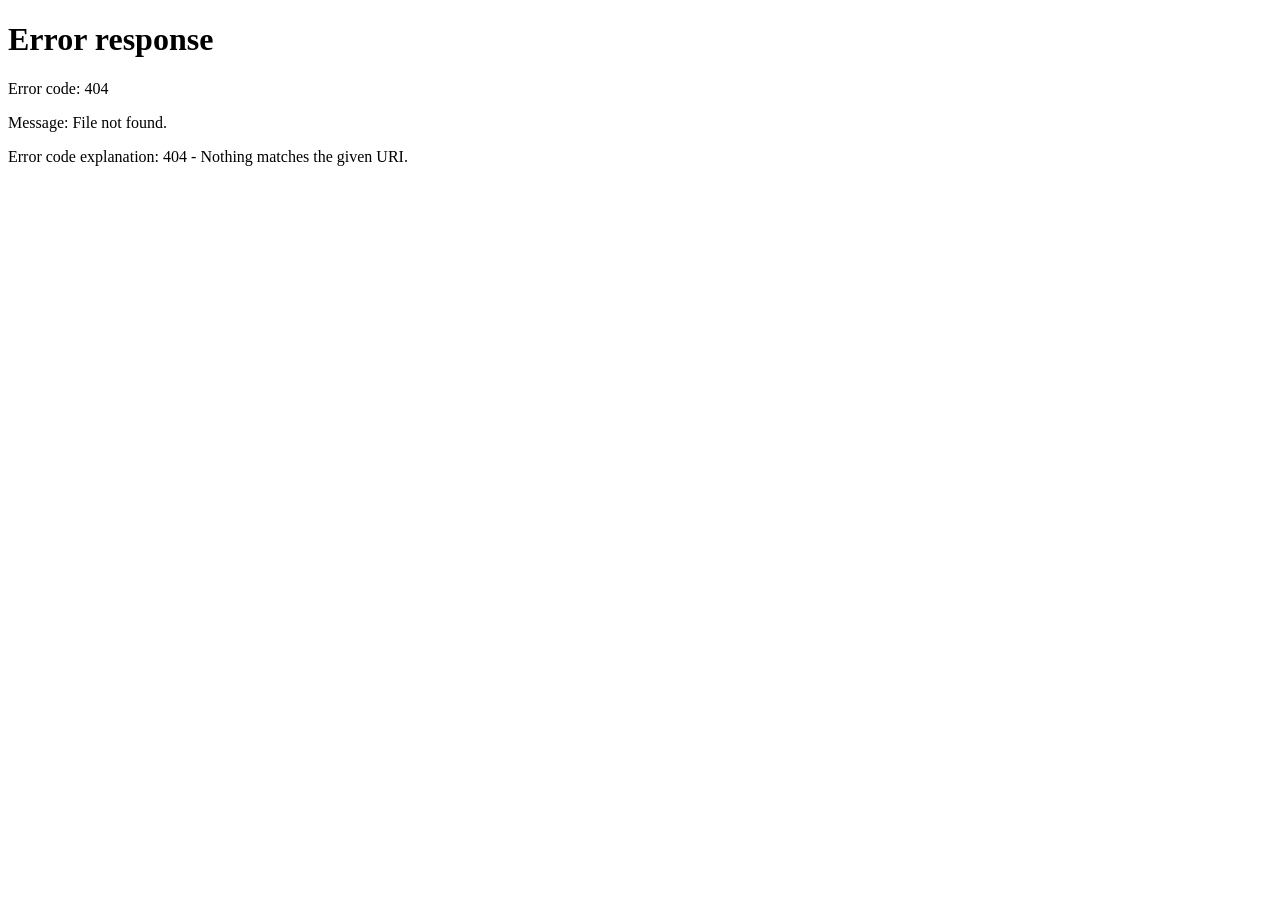
==== index.html @ 0fb75ae4 "Add files via upload" ====
<!doctype html>
<html lang="tr">
<head>
<meta charset="utf-8">
<meta name="viewport" content="width=device-width, initial-scale=1">
<title>DropMorph: sürükle, Shift’e dokun, dönüştür</title>
<meta name="description" content="DropMorph, Windows için çevrimdışı dosya dönüştürücü: dosyayı sürüklerken Shift’e dokun, formatı seç, yenisi aynı klasöre gelir.">
<link rel="icon" href="img/icon.png">
<link rel="alternate" hreflang="tr" href="./">
<link rel="alternate" hreflang="en" href="en/">
<link rel="preconnect" href="https://fonts.googleapis.com">
<link rel="preconnect" href="https://fonts.gstatic.com" crossorigin>
<link href="https://fonts.googleapis.com/css2?family=Bricolage+Grotesque:opsz,wdth,wght@12..96,75..100,500..800&family=Source+Serif+4:ital,opsz,wght@0,8..60,400;1,8..60,400&display=swap" rel="stylesheet">
<link rel="stylesheet" href="site.css">
<script>
  // Türkçe olmayan tarayıcıları İngilizce sayfaya yönlendir (bir kez seçim yapıldıysa ona uy)
  try {
    var pick = localStorage.getItem('dm-lang');
    if (pick === 'en' || (!pick && !/^tr\b/i.test(navigator.language || ''))) location.replace('en/');
  } catch (e) {}
</script>
</head>
<body>
<a class="skip" href="#main">İçeriğe geç</a>

<header class="masthead">
  <nav class="container" aria-label="Ana menü">
    <a href="en/" hreflang="en" lang="en" data-lang="en">English</a>
    <a class="wordmark" href="./" aria-label="DropMorph ana sayfa"><img src="img/icon.png" width="36" height="36" alt="">DropMorph</a>
    <a class="masthead__end" href="https://apps.microsoft.com/detail/9NZP9TCX924Z">Store’dan al</a>
  </nav>
</header>

<main id="main">
  <section class="hero">
    <div class="container hero__grid">
      <div>
        <h1>Sürükle.<br>Dokun.<br>Bırak.</h1>
        <p class="lead">Dosyayı sürüklerken Shift’e dokun, formatı seç; yenisi aynı klasöre gelir.</p>
        <div class="hero__actions">
          <a class="btn" href="https://apps.microsoft.com/detail/9NZP9TCX924Z">Microsoft Store’dan al</a>
        </div>
        <p class="hero__note">Windows 10 ve 11 için. İnternet gerekmez.</p>
      </div>
      <figure class="shot shot--wheel">
        <div class="shot__frame" data-slot="hero-wheel" data-kind="product" data-alt="DropMorph format çarkı, bir video sürüklenirken açık, MKV dilimi seçili">
          <img src="img/wheel-convert-tr.png" width="460" height="560" alt="Bir video dosyasının etrafında açılmış format çarkı: MP4, MOV, MKV, WebM, GIF, MP3 ve hız seçenekleri" fetchpriority="high">
        </div>
        <figcaption>Bir video sürüklenirken Shift’e dokununca açılan çark.</figcaption>
      </figure>
    </div>
  </section>

  <section class="section" aria-labelledby="tools">
    <div class="container split">
      <div>
        <h2 id="tools">Ctrl’ye dokun, araçlar açılır.</h2>
        <p class="lead">Aynı hareket, bu kez dosyanın kendisi üzerinde çalışan araçlarla.</p>
        <dl class="facts">
          <div><dt>Yazıya dök</dt><dd>Ses ve videodaki konuşma, metin ve SRT altyazı olarak.</dd></div>
          <div><dt>Metni oku</dt><dd>Fotoğraftaki ve taranmış PDF’teki yazı, düzenlenebilir metin olarak.</dd></div>
          <div><dt>Sıkıştır</dt><dd>E-postaya sığmayan videolar, fotoğraflar ve PDF’ler için.</dd></div>
        </dl>
      </div>
      <figure class="shot shot--wheel">
        <div class="shot__frame" data-slot="tools-wheel" data-kind="product" data-alt="DropMorph araçlar çarkı, koyu tema, Sesi kaldır dilimi seçili">
          <img src="img/wheel-tools-tr.png" width="460" height="560" alt="Koyu temada araçlar çarkı: sıkıştır, 720p, sesi kaldır, döndür, yazıya dök, kapak karesi, ZIP" loading="lazy">
        </div>
        <figcaption>Araçlar çarkı, koyu temada.</figcaption>
      </figure>
    </div>
  </section>

  <section class="section section--s" aria-labelledby="measured">
    <div class="container opens">
      <h2 id="measured">Gerçek dosyalarla ölçtük.</h2>
      <div class="table-wrap">
        <table class="measure">
          <thead><tr><th scope="col">Dosya</th><th scope="col">İşlem</th><th scope="col">Önce</th><th scope="col">Sonra</th><th scope="col">Süre</th></tr></thead>
          <tbody>
            <tr><td>4K drone videosu, 5 saniye</td><td>WebM’e çevir</td><td class="num">43,7 MB</td><td class="num">11,8 MB</td><td class="num num--strong">2 sn</td></tr>
            <tr><td>Tanıtım videosu, 43 saniye</td><td>WebM’e çevir</td><td class="num">11,8 MB</td><td class="num">8,0 MB</td><td class="num num--strong">3 sn</td></tr>
            <tr><td>Fotoğraflı PDF, 2 sayfa</td><td>Sıkıştır</td><td class="num">7,2 MB</td><td class="num">313 KB</td><td class="num num--strong">0,9 sn</td></tr>
            <tr><td>Tanıtım videosundaki konuşma</td><td>Yazıya dök</td><td class="num">43 sn ses</td><td class="num">TXT ve SRT</td><td class="num num--strong">2,3 sn</td></tr>
            <tr><td>Türkçe bir teklif görseli</td><td>Metni oku</td><td class="num">PNG</td><td class="num">TXT</td><td class="num num--strong">0,1 sn</td></tr>
          </tbody>
        </table>
      </div>
      <p class="caption">NVIDIA RTX 4070’li bir dizüstü bilgisayarda, Kasım 2026.</p>
    </div>
  </section>

  <section class="section" aria-labelledby="quiet">
    <div class="container split">
      <div>
        <h2 id="quiet">Pencere açılmaz, işin bölünmez.</h2>
        <p class="lead">Köşedeki küçük panel ilerlemeyi gösterir. Bitince yeni dosyaya tıklaman yeter.</p>
      </div>
      <figure class="shot">
        <div class="well">
          <div data-slot="hud" data-kind="product" data-alt="Ekranın sağ altındaki ilerleme paneli, bir video GIF’e dönüşürken"><img src="img/hud-running-tr.png" alt="İlerleme paneli: tanitim.mp4, MP4’ten GIF’e dönüştürülüyor" loading="lazy"></div>
          <div data-slot="tray" data-kind="product" data-alt="Bildirim alanından açılan DropMorph paneli, son dönüşüm listesiyle"><img src="img/tray-tr.png" alt="Bildirim alanı paneli: hazır, son dönüştürülen dosya ve ayarlar" loading="lazy"></div>
        </div>
        <figcaption>İlerleme paneli ve bildirim alanındaki menü.</figcaption>
      </figure>
    </div>
  </section>

  <section class="section section--l" aria-labelledby="formats">
    <div class="container opens">
      <h2 id="formats">Neyi neye çevirir</h2>
      <ul class="index">
        <li><h3>Görsel</h3><p>JPG, PNG, WebP, AVIF, TIFF, BMP, GIF, ICO, PDF</p></li>
        <li><h3>Video</h3><p>MP4, MOV, MKV, WebM, AVI, WMV, GIF, MP3</p></li>
        <li><h3>Ses</h3><p>MP3, M4A, WAV, FLAC, OGG, Opus, AIFF, WMA</p></li>
        <li><h3>PDF</h3><p>Word, PowerPoint, PNG, JPG, metin, EPUB</p></li>
        <li><h3>Belge</h3><p>DOCX, ODT, RTF, Markdown, HTML, EPUB, PDF</p></li>
        <li><h3>Veri ve tablo</h3><p>JSON, CSV, XLSX, XML, YAML</p></li>
        <li><h3>Altyazı ve arşiv</h3><p>SRT, VTT, ASS, ZIP, TAR</p></li>
      </ul>
    </div>
  </section>

  <section class="band section--s" aria-label="Gizlilik">
    <div class="container">
      <p class="statement">Dosyaların bilgisayarından hiç çıkmaz. DropMorph internete bağlanmaz, hesap istemez.</p>
      <p class="band__link"><a href="gizlilik/">Gizlilik politikasını oku</a></p>
    </div>
  </section>

  <section class="section" aria-labelledby="get">
    <div class="container split">
      <div>
        <h2 id="get">Hazırsan, Store’da.</h2>
        <div class="hero__actions">
          <a class="btn" href="https://apps.microsoft.com/detail/9NZP9TCX924Z">Microsoft Store’dan al</a>
        </div>
        <dl class="facts">
          <div><dt>Sistem</dt><dd>Windows 10 (1809 ve sonrası) ya da Windows 11, 64 bit.</dd></div>
          <div><dt>Boyut</dt><dd>Yaklaşık 350 MB; video ve konuşma tanıma dahil.</dd></div>
          <div><dt>Office</dt><dd>İsteğe bağlı. Kuruluysa Word, Excel ve PowerPoint birebir düzenle çevrilir.</dd></div>
        </dl>
      </div>
      <figure class="shot shot--window">
        <div class="shot__frame" data-slot="settings" data-kind="product" data-alt="DropMorph ayarlar penceresi, Genel sayfası">
          <img src="img/settings-general-tr.png" width="900" height="640" alt="DropMorph ayarları: çalışma, Windows ile başlatma, tema ve vurgu rengi" loading="lazy">
        </div>
        <figcaption>Ayarlar: kısayollar, kalite, tema.</figcaption>
      </figure>
    </div>
  </section>
</main>

<footer class="colophon">
  <div class="container">
    <a class="wordmark" href="./" aria-label="DropMorph ana sayfa"><img src="img/icon.png" width="36" height="36" alt="">DropMorph</a>
    <div>
      <p>DropMorph, Gökalp Hizmetleri’nin ürünüdür. Sorular ve destek için <a href="mailto:support@gokalphizmetleri.rf.gd">support@gokalphizmetleri.rf.gd</a> adresine yaz; <a href="gizlilik/">gizlilik politikası</a> da burada.</p>
      <p>© 2026 Gökalp Hizmetleri. Microsoft Store ve Windows, Microsoft’un ticari markalarıdır.</p>
    </div>
  </div>
</footer>

<script>
  document.querySelectorAll('[data-lang]').forEach(function (a) {
    a.addEventListener('click', function () { try { localStorage.setItem('dm-lang', a.dataset.lang); } catch (e) {} });
  });
</script>
<script>window.hallmarkSlots = (m) => { for (const [k, v] of Object.entries(m)) { const s = document.querySelector(`[data-slot="${k}"]`); if (!s) continue; const im = new Image(); im.src = typeof v === 'string' ? v : v.src; im.alt = (typeof v === 'object' && v.alt) || s.dataset.alt || ''; s.querySelectorAll(':scope > img').forEach((o) => o.remove()); s.prepend(im); } };
document.querySelectorAll('[data-slot] img').forEach((i) => { if (i.complete && !i.naturalWidth) i.remove(); else i.addEventListener('error', () => i.remove(), { once: true }); });</script>
</body>
</html>
---- site.css ----
/* Hallmark · shape: Split Studio · genre: editorial · theme: Editorial (deal 3/3, seed dropmorph-windows-drag-and-drop-offline-bbd3·f3992afb·2026-11-17·r0) · job: try · draw: 24bb3e
 * hero: Stage (swapped from Corridor: the try job wants the Store button beside the screen) · nav: masthead · footer: colophon block · imagery: screenshots 6 (the real app, captured on the page's paper) · signature: the real format wheel at full size beside the Store button
 * axes: light/display-condensed/chromatic-orange (brand anchor replaces the theme's green) · posture: restrained · contrast: pass · fold: pass · v2.0.0 */
/* Hallmark · pre-emit critique: P4 H4 E4 S5 R4 V4 · weakest: P and H, a converter page argues nothing by itself; added a table of times measured on real files so the claim can be checked */
@import url("./tokens.css");
@import url("./base.css");

/* ── type ── */
body { color: var(--color-ink-2); font-size: var(--text-lead); font-optical-sizing: auto; font-variant-numeric: oldstyle-nums; }
h1, h2, h3 { font-weight: var(--display-weight); font-variation-settings: "wdth" 75, "opsz" 96; color: var(--color-ink); font-variant-numeric: lining-nums tabular-nums; }
h1 { font-size: clamp(3.5rem, 6.4vw, 7.25rem); line-height: 0.92; }
h2 { line-height: 1; }
small, figcaption, th, nav, label, dt, .btn, .label, .caption { font-family: var(--font-display); font-weight: 500; font-variation-settings: "opsz" 12; }
.lead { margin-top: var(--space-lg); color: var(--color-ink); }
.caption { margin-top: var(--space-sm); font-size: var(--text-sm); color: var(--color-muted); }
a { text-decoration-color: var(--color-rule-2); transition: text-decoration-color var(--dur-short) var(--ease-out), color var(--dur-short) var(--ease-out); }
a:hover { text-decoration-color: var(--color-accent); }
a:focus-visible { outline: 2px solid var(--color-focus); outline-offset: 2px; }

/* ── controls ── */
.btn { display: inline-flex; align-items: center; gap: var(--space-xs); min-height: 52px; padding: 0 var(--space-lg); border: var(--rule-hair) solid var(--color-ink); border-radius: 0; background: var(--color-ink); color: var(--color-paper); font-size: var(--text-md); line-height: 1; white-space: nowrap; text-decoration: none; cursor: pointer; transition: background-color var(--dur-short) var(--ease-out), transform var(--dur-micro) var(--ease-out); }
.btn:hover { background: var(--color-ink-2); }
.btn:active { transform: translateY(1px); }
.btn:focus-visible { outline: 2px solid var(--color-focus); outline-offset: 3px; }
.btn[aria-disabled="true"] { opacity: 0.55; cursor: not-allowed; transform: none; }
.btn svg { width: 20px; height: 20px; flex-shrink: 0; }
.skip { position: absolute; left: var(--space-md); top: calc(-1 * var(--space-3xl)); z-index: var(--z-toast); padding: var(--space-xs) var(--space-md); background: var(--color-ink); color: var(--color-paper); }
.skip:focus-visible { top: var(--space-md); }

/* ── masthead ── */
.masthead { border-bottom: var(--rule-heavy) solid var(--color-ink); }
.masthead .container { display: grid; grid-template-columns: minmax(0, 1fr) auto minmax(0, 1fr); align-items: center; min-height: 76px; }
.masthead a { font-size: var(--text-sm); color: var(--color-ink); }
.masthead__end { justify-self: end; }
.wordmark { display: inline-flex; align-items: center; gap: var(--space-sm); font-family: var(--font-display); font-weight: var(--display-weight); font-variation-settings: "wdth" 75, "opsz" 96; font-size: var(--text-2xl); letter-spacing: var(--tracking-display); color: var(--color-ink); text-decoration: none; }
.wordmark img { width: 36px; height: 36px; }
.masthead .wordmark { font-size: var(--text-2xl); }

/* ── hero ── */
.hero { display: grid; align-content: center; min-height: calc(100svh - 80px); padding-block: var(--space-2xl); }
.hero__grid { display: grid; grid-template-columns: minmax(0, 5fr) minmax(0, 7fr); gap: var(--space-3xl); align-items: center; }
.hero__actions { display: flex; flex-wrap: wrap; align-items: center; gap: var(--space-md); margin-top: var(--space-xl); }
.hero__note { margin-top: var(--space-md); font-size: var(--text-sm); color: var(--color-muted); }

/* product captures: shown at their own pixel size, never upscaled */
.shot { margin: 0; justify-self: center; width: 100%; }
.shot__frame { position: relative; margin-inline: auto; background: var(--color-paper); }
.shot__frame > img { position: static; width: 100%; height: auto; object-fit: contain; filter: none; }
.shot--wheel .shot__frame { max-width: 460px; aspect-ratio: 460 / 560; }
.shot--window .shot__frame { max-width: 900px; aspect-ratio: 900 / 640; }
.shot--window .shot__frame > img { outline: 1px solid color-mix(in oklab, var(--color-ink) 8%, transparent); outline-offset: -1px; }
.shot figcaption { margin-top: var(--space-sm); text-align: center; font-size: var(--text-sm); color: var(--color-muted); }

/* ── sections ── */
.section { padding-block: var(--section-gap); }
.section--s { padding-block: var(--section-gap-s); }
.section--l { padding-block: var(--section-gap-l); }
.opens { border-top: var(--rule-heavy) solid var(--color-ink); padding-top: var(--space-lg); }
.split { display: grid; grid-template-columns: minmax(0, 5fr) minmax(0, 7fr); gap: var(--space-3xl); align-items: center; }
.split--even { grid-template-columns: minmax(0, 1fr) minmax(0, 1fr); }
.facts { margin: var(--space-xl) 0 0; display: grid; gap: var(--space-md); }
.facts > div { display: grid; grid-template-columns: minmax(0, 4fr) minmax(0, 8fr); gap: var(--space-md); padding-top: var(--space-md); border-top: var(--rule-hair) solid var(--color-rule); }
.facts dt { color: var(--color-ink); font-size: var(--text-md); }
.facts dd { margin: 0; font-size: var(--text-md); }

/* the well holding the two small windows (shown at their own size) */
.well { display: grid; justify-items: center; align-content: center; gap: var(--space-lg); min-height: 460px; padding: var(--space-xl); background: var(--color-paper-2); border-top: var(--rule-hair) solid var(--color-rule-2); }
.well [data-slot] { background: none; }
.well [data-slot] > img { position: static; width: auto; max-width: 100%; height: auto; filter: none; }

/* measured table */
.measure { width: 100%; margin-top: var(--space-2xl); border-collapse: collapse; font-size: var(--text-md); }
.measure th { padding: 0 var(--space-md) var(--space-sm) 0; text-align: left; font-size: var(--text-sm); color: var(--color-muted); border-bottom: var(--rule-hair) solid var(--color-rule-2); white-space: nowrap; }
.measure td { padding: var(--space-md) var(--space-md) var(--space-md) 0; border-bottom: var(--rule-hair) solid var(--color-rule); vertical-align: baseline; }
.measure td:first-child { color: var(--color-ink); font-family: var(--font-display); font-weight: 500; font-variation-settings: "opsz" 12; }
.measure .num { font-family: var(--font-display); font-variant-numeric: lining-nums tabular-nums; white-space: nowrap; }
.measure .num--strong { color: var(--color-ink); font-weight: var(--display-weight); font-variation-settings: "wdth" 75, "opsz" 96; font-size: var(--text-xl); }
.table-wrap { overflow-x: auto; }

/* formats index */
.index { margin: var(--space-2xl) 0 0; padding: 0; list-style: none; }
.index li { display: grid; grid-template-columns: minmax(0, 4fr) minmax(0, 8fr); gap: var(--space-3xl); align-items: baseline; padding-block: var(--space-lg); border-top: var(--rule-hair) solid var(--color-rule); }
.index li:last-child { border-bottom: var(--rule-hair) solid var(--color-rule); }
.index h3 { font-size: var(--text-section); line-height: 1; }
.index p { color: var(--color-ink); font-family: var(--font-display); font-weight: 500; font-variation-settings: "opsz" 12; font-size: var(--text-xl); }

/* the ink band: the statement */
.band { background: var(--color-ink); color: var(--color-paper); }
.statement { max-width: 24ch; font: 400 var(--text-display-s)/1.15 var(--font-body); color: var(--color-paper); text-wrap: balance; }
.band a { color: var(--color-paper); text-decoration-color: color-mix(in oklab, var(--color-paper) 45%, transparent); }
.band a:hover { text-decoration-color: var(--color-accent); }
.band__link { margin-top: var(--space-xl); font-family: var(--font-display); font-weight: 500; font-variation-settings: "opsz" 12; font-size: var(--text-md); }

/* footer colophon */
.colophon { border-top: var(--rule-heavy) solid var(--color-ink); padding-block: var(--space-2xl) var(--space-3xl); }
.colophon .container { display: grid; grid-template-columns: minmax(0, 5fr) minmax(0, 7fr); gap: var(--space-3xl); align-items: start; }
.colophon p { font-size: var(--text-md); max-width: 60ch; }
.colophon p + p { margin-top: var(--space-sm); color: var(--color-muted); }

/* privacy page */
.doc { padding-block: var(--space-3xl) var(--section-gap); }
.doc .container { display: grid; grid-template-columns: minmax(0, 4fr) minmax(0, 8fr); gap: var(--space-3xl); }
.doc h1 { font-size: var(--text-display); }
.doc article { max-width: 68ch; line-height: 1.7; }
.doc article h2 { font-size: var(--text-title); margin-top: var(--space-xl); }
.doc article p { margin-top: var(--space-sm); }
.doc time { display: block; margin-top: var(--space-md); font-family: var(--font-display); font-size: var(--text-sm); color: var(--color-muted); }

@media (max-width: 60rem) {
  .hero { min-height: 0; }
  .hero__grid, .split, .split--even, .colophon .container, .doc .container { grid-template-columns: minmax(0, 1fr); gap: var(--space-xl); }
  .index li { grid-template-columns: minmax(0, 1fr); gap: var(--space-xs); }
  .masthead .container { grid-template-columns: auto minmax(0, 1fr) auto; gap: var(--space-md); }
  .masthead .wordmark { justify-self: center; }
}
@media (max-width: 40rem) {
  .measure th:nth-child(2), .measure td:nth-child(2) { display: none; }
  .masthead__end { display: none; }
  .masthead .container { grid-template-columns: auto minmax(0, 1fr); }
  .masthead .wordmark { justify-self: end; }
}
@media (prefers-reduced-motion: reduce) {
  .btn, a { transition: none; }
  .btn:active { transform: none; }
}
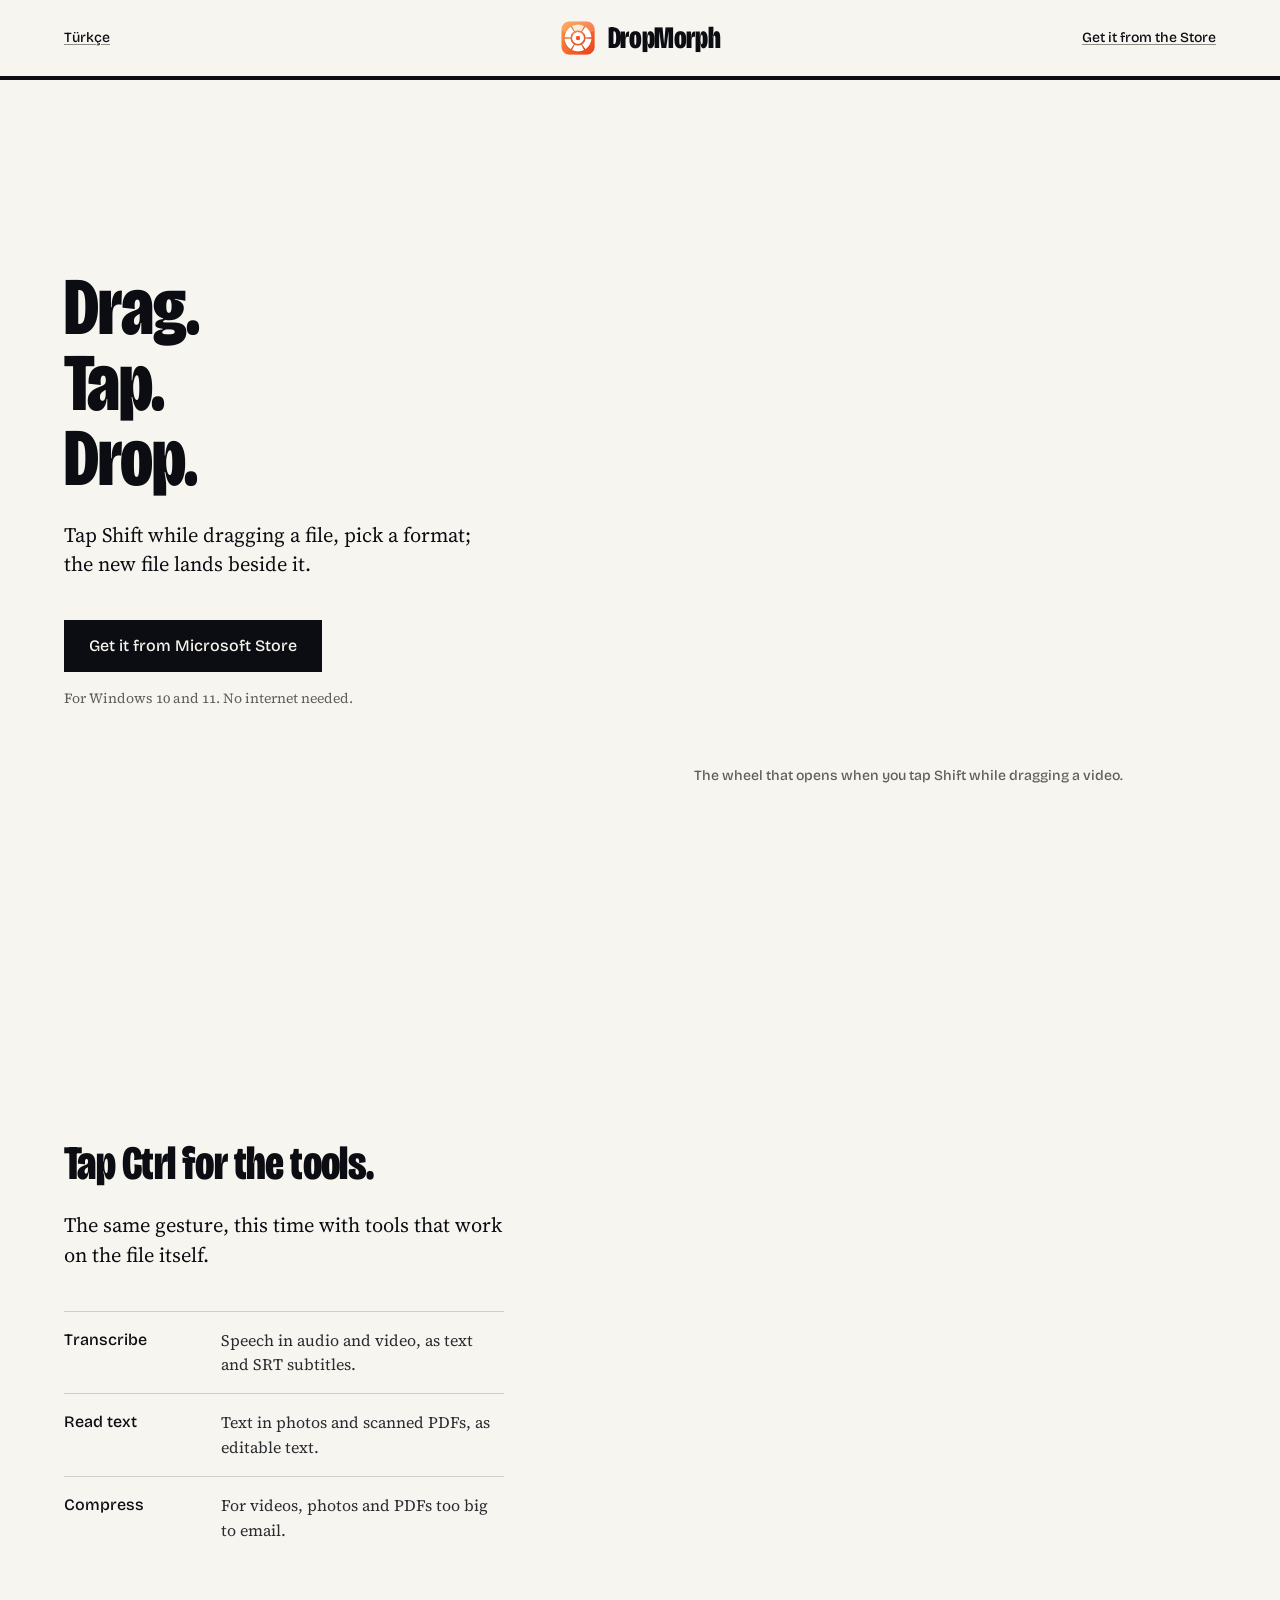
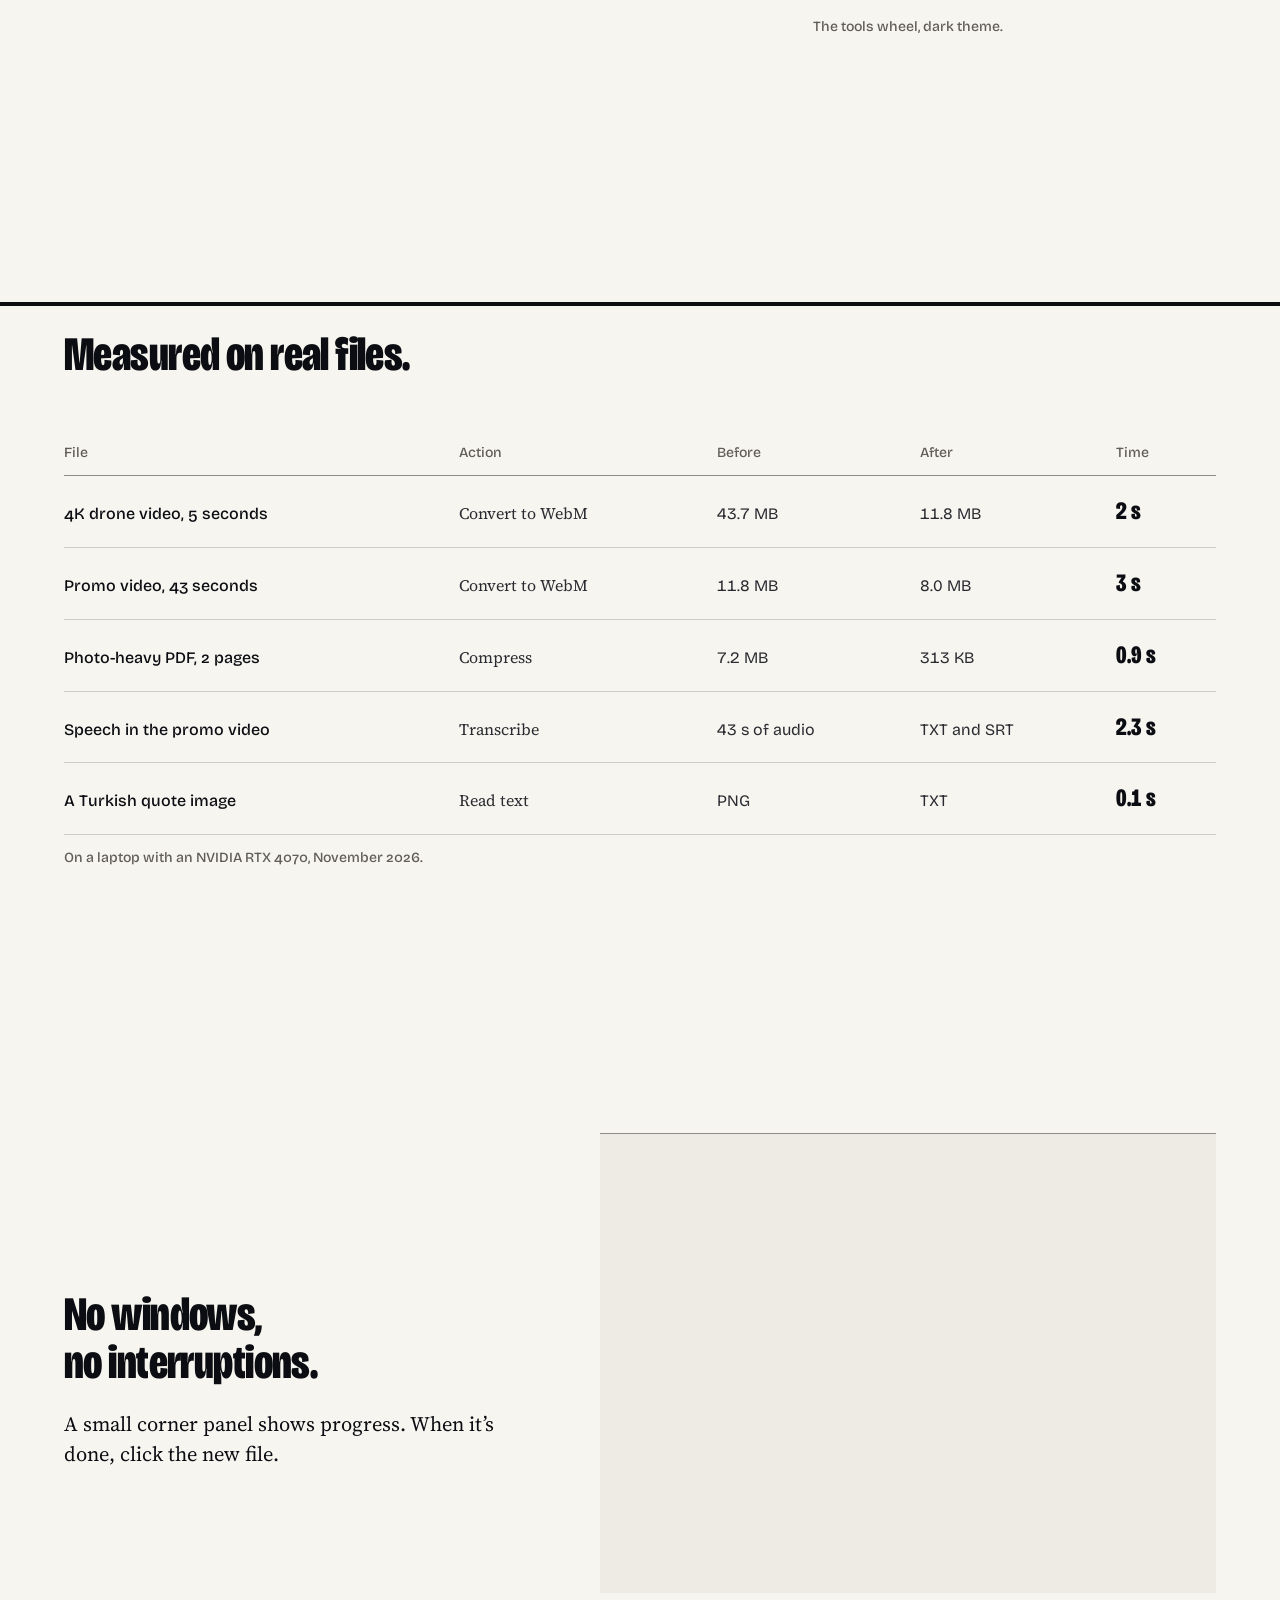
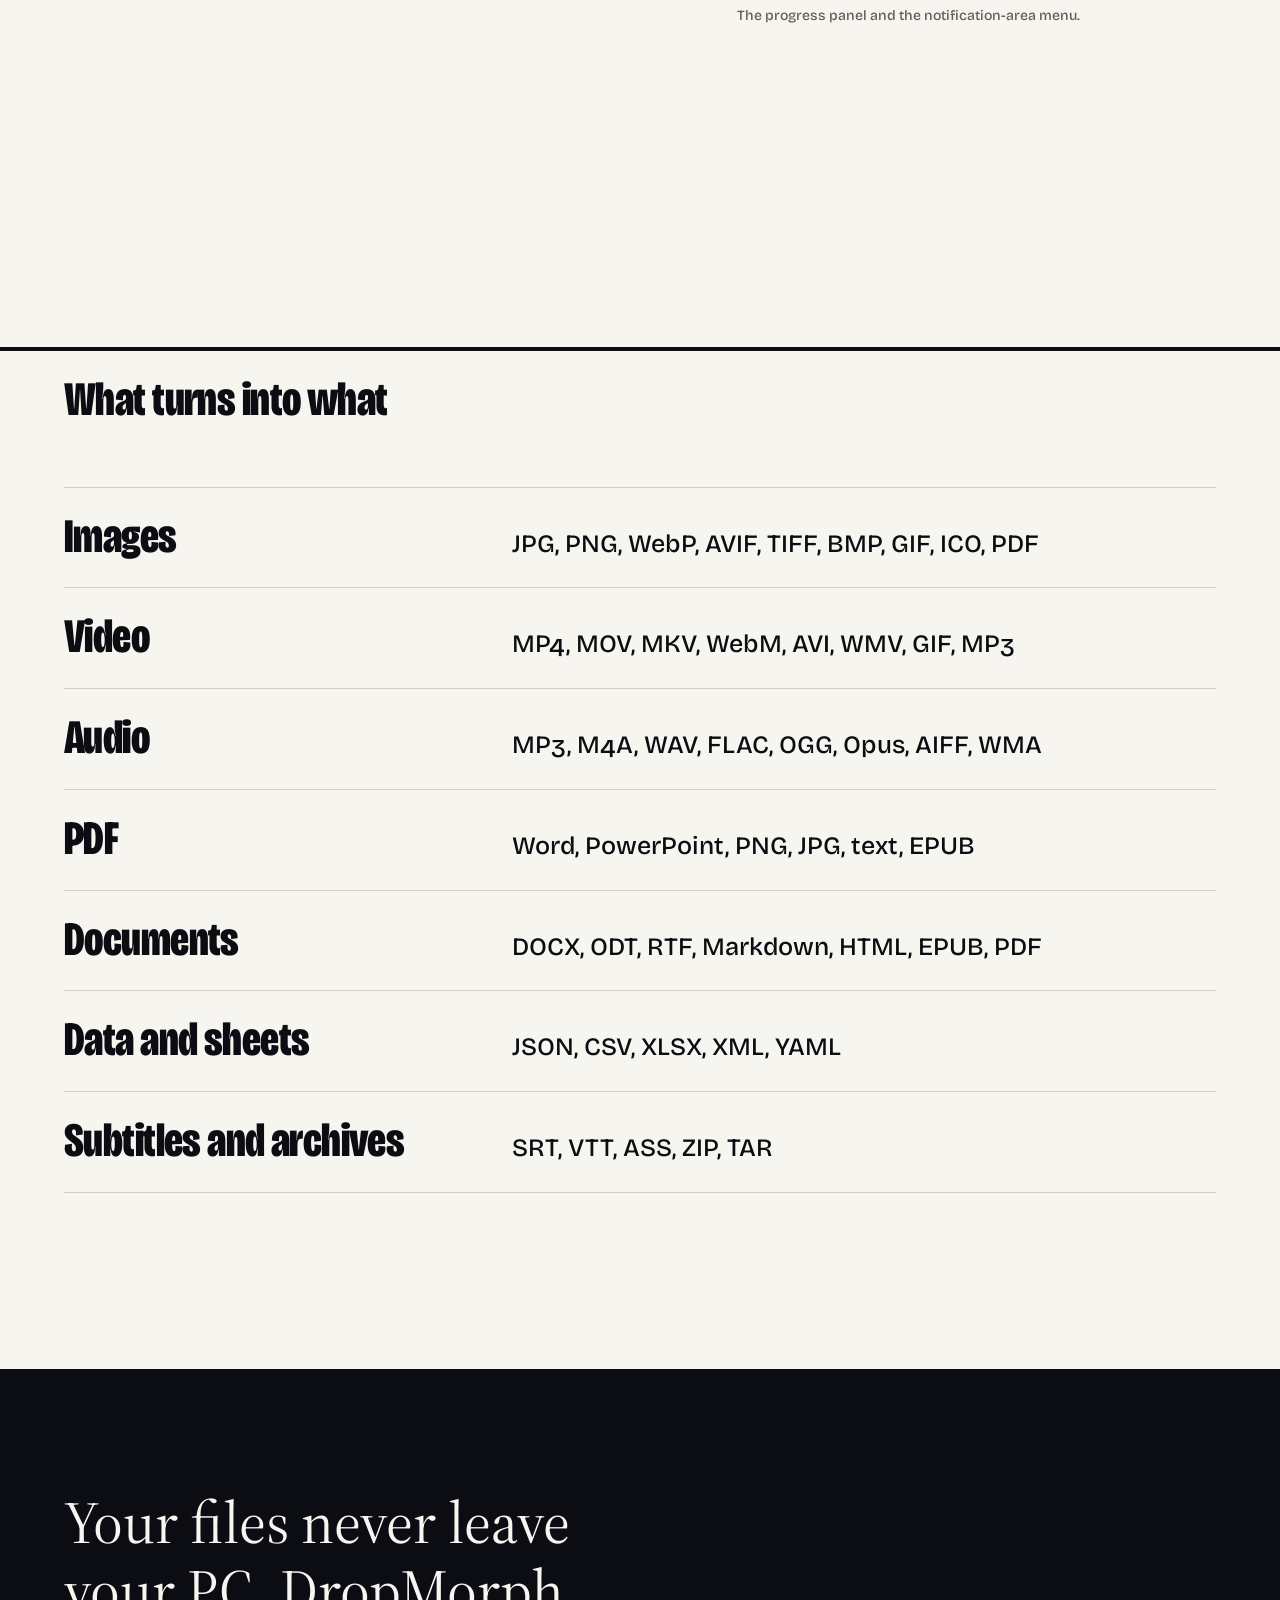
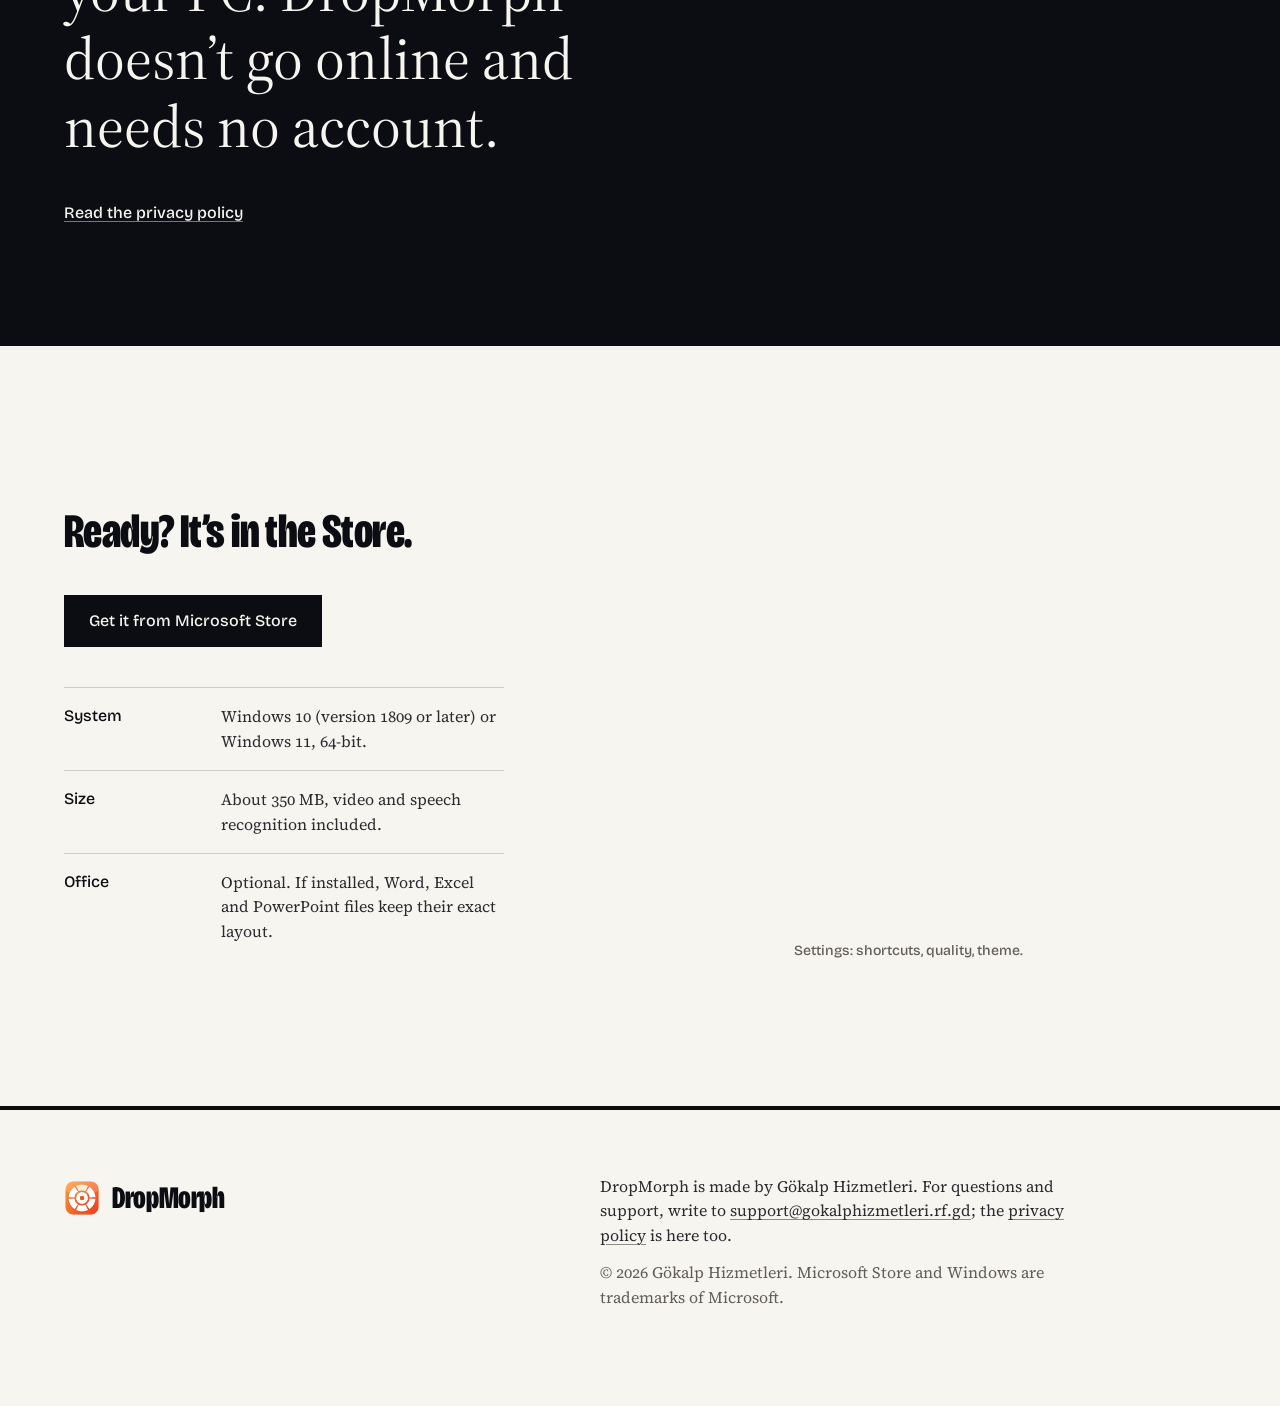
==== commit 7d950503: "Revise hero section text and remove unused elements" ====
--- a/index.html
+++ b/index.html
@@ -34,40 +34,28 @@
 <main id="main">
   <section class="hero">
     <div class="container hero__grid">
-      <div>
-        <h1>Sürükle.<br>Dokun.<br>Bırak.</h1>
-        <p class="lead">Dosyayı sürüklerken Shift’e dokun, formatı seç; yenisi aynı klasöre gelir.</p>
+      <h1>Dosyayı<br>sürüklerken<br>dönüştür.</h1>
+      <div class="hero__side">
+        <p class="lead">Shift’e dokun, formatı seç; yeni dosya aynı klasöre gelir.</p>
         <div class="hero__actions">
           <a class="btn" href="https://apps.microsoft.com/detail/9NZP9TCX924Z">Microsoft Store’dan al</a>
         </div>
         <p class="hero__note">Windows 10 ve 11 için. İnternet gerekmez.</p>
       </div>
-      <figure class="shot shot--wheel">
-        <div class="shot__frame" data-slot="hero-wheel" data-kind="product" data-alt="DropMorph format çarkı, bir video sürüklenirken açık, MKV dilimi seçili">
-          <img src="img/wheel-convert-tr.png" width="460" height="560" alt="Bir video dosyasının etrafında açılmış format çarkı: MP4, MOV, MKV, WebM, GIF, MP3 ve hız seçenekleri" fetchpriority="high">
-        </div>
-        <figcaption>Bir video sürüklenirken Shift’e dokununca açılan çark.</figcaption>
-      </figure>
     </div>
   </section>
 
-  <section class="section" aria-labelledby="tools">
+  <section class="section section--s" aria-labelledby="tools">
     <div class="container split">
       <div>
         <h2 id="tools">Ctrl’ye dokun, araçlar açılır.</h2>
-        <p class="lead">Aynı hareket, bu kez dosyanın kendisi üzerinde çalışan araçlarla.</p>
-        <dl class="facts">
+      </div>
+      <dl class="facts">
           <div><dt>Yazıya dök</dt><dd>Ses ve videodaki konuşma, metin ve SRT altyazı olarak.</dd></div>
           <div><dt>Metni oku</dt><dd>Fotoğraftaki ve taranmış PDF’teki yazı, düzenlenebilir metin olarak.</dd></div>
           <div><dt>Sıkıştır</dt><dd>E-postaya sığmayan videolar, fotoğraflar ve PDF’ler için.</dd></div>
-        </dl>
-      </div>
-      <figure class="shot shot--wheel">
-        <div class="shot__frame" data-slot="tools-wheel" data-kind="product" data-alt="DropMorph araçlar çarkı, koyu tema, Sesi kaldır dilimi seçili">
-          <img src="img/wheel-tools-tr.png" width="460" height="560" alt="Koyu temada araçlar çarkı: sıkıştır, 720p, sesi kaldır, döndür, yazıya dök, kapak karesi, ZIP" loading="lazy">
-        </div>
-        <figcaption>Araçlar çarkı, koyu temada.</figcaption>
-      </figure>
+        <div><dt>Arka planda</dt><dd>Pencere açılmaz; köşedeki küçük panel ilerlemeyi gösterir.</dd></div>
+      </dl>
     </div>
   </section>
 
@@ -90,21 +78,6 @@
     </div>
   </section>
 
-  <section class="section" aria-labelledby="quiet">
-    <div class="container split">
-      <div>
-        <h2 id="quiet">Pencere açılmaz, işin bölünmez.</h2>
-        <p class="lead">Köşedeki küçük panel ilerlemeyi gösterir. Bitince yeni dosyaya tıklaman yeter.</p>
-      </div>
-      <figure class="shot">
-        <div class="well">
-          <div data-slot="hud" data-kind="product" data-alt="Ekranın sağ altındaki ilerleme paneli, bir video GIF’e dönüşürken"><img src="img/hud-running-tr.png" alt="İlerleme paneli: tanitim.mp4, MP4’ten GIF’e dönüştürülüyor" loading="lazy"></div>
-          <div data-slot="tray" data-kind="product" data-alt="Bildirim alanından açılan DropMorph paneli, son dönüşüm listesiyle"><img src="img/tray-tr.png" alt="Bildirim alanı paneli: hazır, son dönüştürülen dosya ve ayarlar" loading="lazy"></div>
-        </div>
-        <figcaption>İlerleme paneli ve bildirim alanındaki menü.</figcaption>
-      </figure>
-    </div>
-  </section>
 
   <section class="section section--l" aria-labelledby="formats">
     <div class="container opens">
@@ -135,18 +108,12 @@
         <div class="hero__actions">
           <a class="btn" href="https://apps.microsoft.com/detail/9NZP9TCX924Z">Microsoft Store’dan al</a>
         </div>
-        <dl class="facts">
+      </div>
+      <dl class="facts">
           <div><dt>Sistem</dt><dd>Windows 10 (1809 ve sonrası) ya da Windows 11, 64 bit.</dd></div>
           <div><dt>Boyut</dt><dd>Yaklaşık 350 MB; video ve konuşma tanıma dahil.</dd></div>
           <div><dt>Office</dt><dd>İsteğe bağlı. Kuruluysa Word, Excel ve PowerPoint birebir düzenle çevrilir.</dd></div>
-        </dl>
-      </div>
-      <figure class="shot shot--window">
-        <div class="shot__frame" data-slot="settings" data-kind="product" data-alt="DropMorph ayarlar penceresi, Genel sayfası">
-          <img src="img/settings-general-tr.png" width="900" height="640" alt="DropMorph ayarları: çalışma, Windows ile başlatma, tema ve vurgu rengi" loading="lazy">
-        </div>
-        <figcaption>Ayarlar: kısayollar, kalite, tema.</figcaption>
-      </figure>
+      </dl>
     </div>
   </section>
 </main>
@@ -166,7 +133,5 @@
     a.addEventListener('click', function () { try { localStorage.setItem('dm-lang', a.dataset.lang); } catch (e) {} });
   });
 </script>
-<script>window.hallmarkSlots = (m) => { for (const [k, v] of Object.entries(m)) { const s = document.querySelector(`[data-slot="${k}"]`); if (!s) continue; const im = new Image(); im.src = typeof v === 'string' ? v : v.src; im.alt = (typeof v === 'object' && v.alt) || s.dataset.alt || ''; s.querySelectorAll(':scope > img').forEach((o) => o.remove()); s.prepend(im); } };
-document.querySelectorAll('[data-slot] img').forEach((i) => { if (i.complete && !i.naturalWidth) i.remove(); else i.addEventListener('error', () => i.remove(), { once: true }); });</script>
 </body>
 </html>
